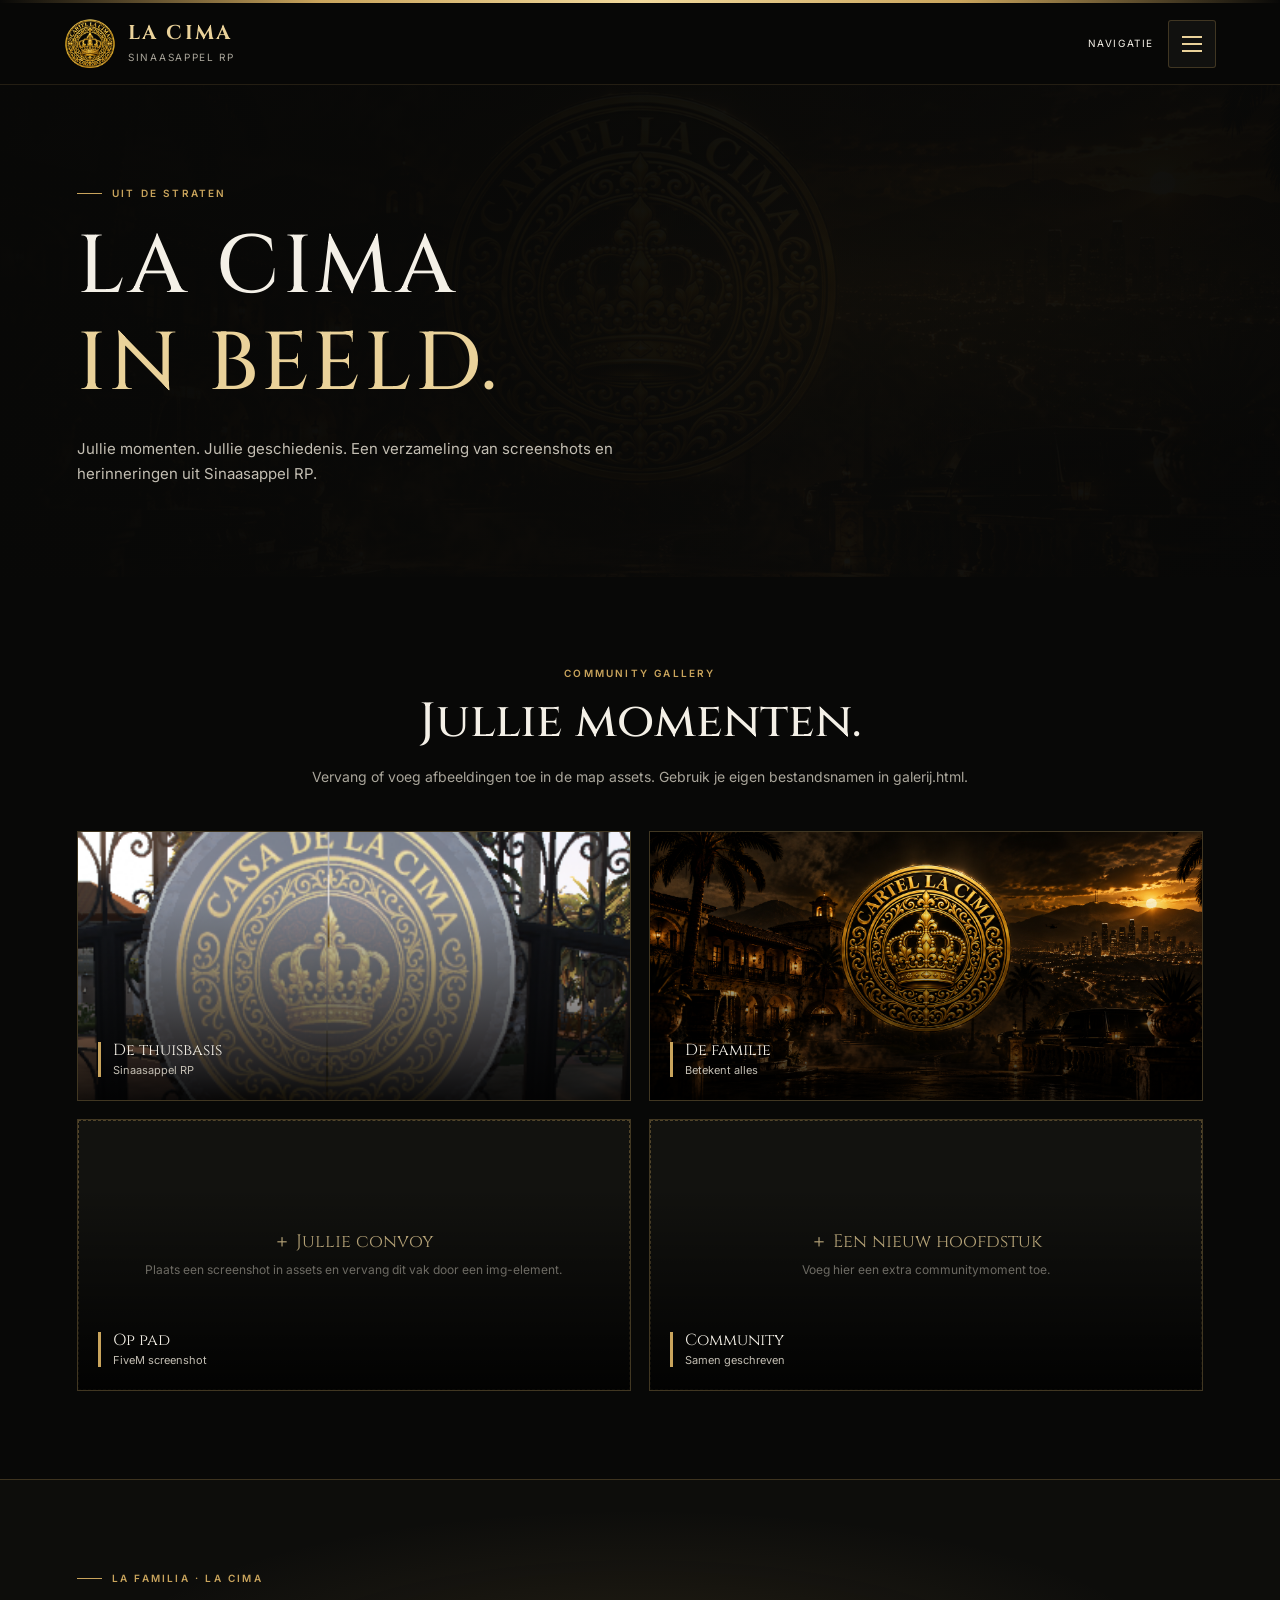
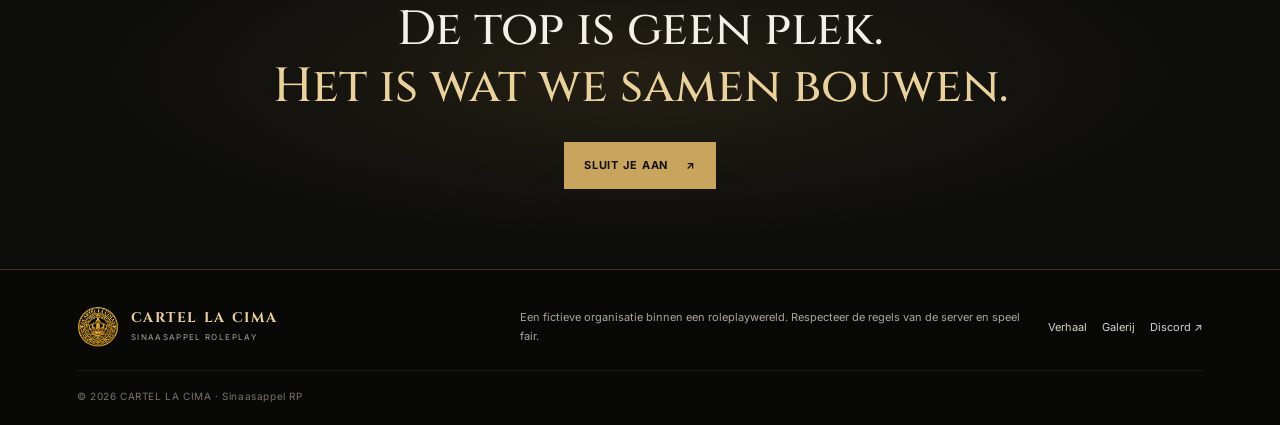
==== galerij.html @ 14eeb8ef "Update galerij.html" ====
<!DOCTYPE html>
<html lang="nl">
<head>
  <meta name="google-site-verification" content="WvXRgHe4BdpTM_RKW-h9yV7HGVJYF44Y4NhQka72pgI">
  <meta charset="UTF-8">
  <meta name="viewport" content="width=device-width, initial-scale=1.0">
  <meta name="theme-color" content="#080807">
  <meta name="color-scheme" content="dark">
  <meta name="description" content="Cartel La Cima — Sinaasappel roleplay. Loyaliteit, eer en ambitie.">
  <title>Galerij — CARTEL LA CIMA</title>
  <link rel="icon" href="./assets/f275185a-7b78-4d47-b29a-3f92ea401cad.png?v=2" type="image/png">
  <link rel="stylesheet" href="style.css">
</head>
<body>
  <div class="top-line"></div>
  <header class="site-header">
    <a class="brand" href="index.html" aria-label="La Cima startpagina">
      <img src="assets/f275185a-7b78-4d47-b29a-3f92ea401cad.png" alt="Cartel La Cima logo">
      <span><strong>LA CIMA</strong><small>Sinaasappel RP</small></span>
    </a>
    <div class="header-actions">
      <span class="menu-label">Navigatie</span>
      <div class="menu-wrap">
        <button class="menu-toggle" type="button" data-menu-toggle aria-label="Menu openen" aria-expanded="false" aria-controls="siteMenu">
          <span class="hamburger" aria-hidden="true"><span></span><span></span><span></span></span>
        </button>
        <nav class="nav-menu" id="siteMenu" data-nav-menu aria-label="Hoofdnavigatie" aria-hidden="true">
          <div class="menu-heading">Kies een pagina</div>
          <a href="index.html"><span>01</span>Home</a>
<a href="verhaal.html"><span>02</span>Ons verhaal</a>
<a href="waarden.html"><span>03</span>Onze waarden</a>
<a href="leiding.html"><span>04</span>De leiding</a>
<a href="galerij.html" aria-current="page"><span>05</span>Galerij</a>
<a href="media.html"><span>06</span>Media</a>
          <a class="discord-menu-link" href="https://discord.gg/VERVANG-DIT" target="_blank" rel="noopener noreferrer">Join Discord <span>↗</span></a>
        </nav>
      </div>
    </div>
  </header>
  <main>
    <section class="page-hero">
      <div class="hero-content">
        <p class="eyebrow">UIT DE STRATEN</p>
        <h1>LA CIMA<br><em>IN BEELD.</em></h1>
        <p class="intro-copy">Jullie momenten. Jullie geschiedenis. Een verzameling van screenshots en herinneringen uit Sinaasappel RP.</p>
        
      </div>
    </section>
    
<section class="section"><div class="section-heading"><div class="section-kicker">COMMUNITY GALLERY</div><h2>Jullie momenten.</h2><p>Vervang of voeg afbeeldingen toe in de map assets. Gebruik je eigen bestandsnamen in galerij.html.</p></div>
<div class="gallery-grid">
<figure class="gallery-item"><img src="assets/Screenshot 2026-10-14 192630.png" alt="Sfeervolle La Cima roleplay-banner"><figcaption><span></span><div><b>De thuisbasis</b><small>Sinaasappel RP</small></div></figcaption></figure>
<figure class="gallery-item"><img src="assets/la-cima-hero.png" alt="La Cima roleplay-banner"><figcaption><span></span><div><b>De familie</b><small>Betekent alles</small></div></figcaption></figure>
<figure class="gallery-item"><div class="gallery-placeholder"><div><strong>＋ Jullie convoy</strong><p>Plaats een screenshot in assets en vervang dit vak door een img-element.</p></div></div><figcaption><span></span><div><b>Op pad</b><small>FiveM screenshot</small></div></figcaption></figure>
<figure class="gallery-item"><div class="gallery-placeholder"><div><strong>＋ Een nieuw hoofdstuk</strong><p>Voeg hier een extra communitymoment toe.</p></div></div><figcaption><span></span><div><b>Community</b><small>Samen geschreven</small></div></figcaption></figure>
</div></section>

    <section class="closing"><div class="closing-inner"><p class="eyebrow">LA FAMILIA · LA CIMA</p><h2>De top is geen plek.<br><em>Het is wat we samen bouwen.</em></h2><a class="button button-gold discord-link" href="https://discord.gg/VERVANG-DIT" target="_blank" rel="noopener noreferrer">Sluit je aan <span>↗</span></a></div></section>
  </main>
  <footer class="footer">
    <a class="footer-brand" href="index.html"><img src="assets/f275185a-7b78-4d47-b29a-3f92ea401cad.png" alt=""><span><b>CARTEL LA CIMA</b><small>SINAASAPPEL ROLEPLAY</small></span></a>
    <p>Een fictieve organisatie binnen een roleplaywereld. Respecteer de regels van de server en speel fair.</p>
    <div class="footer-links"><a href="verhaal.html">Verhaal</a><a href="galerij.html">Galerij</a><a class="discord-link" href="https://discord.gg/VERVANG-DIT" target="_blank" rel="noopener noreferrer">Discord ↗</a></div>
    <div class="copyright">© <span data-year></span> CARTEL LA CIMA · Sinaasappel RP</div>
  </footer>
  <script src="script.js"></script>
</body>
</html>
---- style.css ----
@import url('https://fonts.googleapis.com/css2?family=Cinzel:wght@400;500;600;700;800&family=Inter:wght@300;400;500;600;700&display=swap');

:root {
  --bg: #080807;
  --panel: #11110f;
  --panel-2: #171612;
  --gold: #c9a45c;
  --gold-light: #ead29a;
  --text: #f4f0e7;
  --muted: #aaa69b;
  --line: rgba(201, 164, 92, .25);
  --content: 1160px;
}
* { box-sizing: border-box; }
html { scroll-behavior: smooth; scroll-padding-top: 100px; }
body { margin: 0; background: var(--bg); color: var(--text); font-family: Inter, Arial, sans-serif; line-height: 1.7; }
body.menu-open { overflow: hidden; }
a { color: inherit; text-decoration: none; }
img { display: block; max-width: 100%; }
button { font: inherit; }
.top-line { height: 3px; background: linear-gradient(90deg, transparent, var(--gold), #f1d99d, var(--gold), transparent); }
.site-header {
  position: sticky; top: 0; z-index: 1000; min-height: 82px;
  display: flex; align-items: center; justify-content: space-between; gap: 24px;
  padding: 13px max(5vw, calc((100vw - var(--content))/2));
  background: rgba(8,8,7,.94); border-bottom: 1px solid rgba(201,164,92,.15);
  backdrop-filter: blur(16px);
}
.brand, .footer-brand { display: inline-flex; align-items: center; gap: 12px; min-width: 0; }
.brand img { width: 52px; height: 52px; object-fit: contain; }
.brand strong, .footer-brand b { display: block; font: 700 20px/1.2 Cinzel, serif; letter-spacing: .12em; color: var(--gold-light); }
.brand small, .footer-brand small { display: block; margin-top: 4px; color: var(--muted); font-size: 10px; letter-spacing: .17em; text-transform: uppercase; }
.header-actions { display: flex; align-items: center; gap: 14px; }
.menu-wrap { position: relative; }
.menu-toggle {
  display: inline-flex; align-items: center; justify-content: center; gap: 10px;
  width: 48px; height: 48px; padding: 0; border: 1px solid var(--line); border-radius: 3px;
  color: var(--gold-light); background: #11110f; cursor: pointer; transition: border-color .25s, background .25s;
}
.menu-toggle:hover, .menu-toggle[aria-expanded="true"] { border-color: var(--gold); background: #1a1812; }
.hamburger { display: flex; flex-direction: column; gap: 5px; width: 20px; }
.hamburger span { display: block; width: 100%; height: 2px; background: currentColor; transition: transform .3s, opacity .2s; }
.menu-toggle[aria-expanded="true"] .hamburger span:first-child { transform: translateY(7px) rotate(45deg); }
.menu-toggle[aria-expanded="true"] .hamburger span:nth-child(2) { opacity: 0; }
.menu-toggle[aria-expanded="true"] .hamburger span:last-child { transform: translateY(-7px) rotate(-45deg); }
.menu-label { font-size: 10px; letter-spacing: .16em; text-transform: uppercase; }
.nav-menu {
  position: absolute; top: calc(100% + 14px); right: 0; width: min(330px, calc(100vw - 28px));
  padding: 10px; background: rgba(15,15,13,.98); border: 1px solid var(--line);
  box-shadow: 0 24px 65px rgba(0,0,0,.55); opacity: 0; visibility: hidden; pointer-events: none;
  transform: translateY(-10px) scale(.985); transform-origin: top right;
  transition: opacity .24s ease, transform .28s ease, visibility .24s;
}
.nav-menu.is-open { opacity: 1; visibility: visible; pointer-events: auto; transform: translateY(0) scale(1); }
.nav-menu .menu-heading { padding: 10px 13px 12px; color: var(--gold); font-size: 10px; letter-spacing: .2em; text-transform: uppercase; }
.nav-menu a { display: flex; align-items: center; gap: 14px; padding: 12px 13px; border-top: 1px solid rgba(255,255,255,.055); color: #e9e5dc; font-size: 13px; transition: background .2s, color .2s, padding .2s; }
.nav-menu a span { color: var(--gold); font-size: 10px; letter-spacing: .08em; }
.nav-menu a:hover, .nav-menu a[aria-current="page"] { color: var(--gold-light); background: rgba(201,164,92,.08); padding-left: 18px; }
.nav-menu .discord-menu-link { margin-top: 8px; border: 1px solid var(--line); color: var(--gold-light); justify-content: space-between; }
.page-hero {
  position: relative; isolation: isolate; min-height: 430px; display: flex; align-items: center;
  padding: 90px max(6vw, calc((100vw - var(--content))/2)); overflow: hidden;
  background: radial-gradient(ellipse at 75% 45%, rgba(157,116,46,.17), transparent 42%), linear-gradient(120deg,#0a0a08,#11100d 65%,#080807);
}
.page-hero::before { content: ""; position: absolute; inset: 0; z-index: -1; opacity: .14; background-image: url("assets/la-cima-hero.png"); background-position: center; background-size: cover; }
.page-hero::after { content: ""; position: absolute; inset: 0; z-index: -1; background: linear-gradient(90deg,rgba(8,8,7,.96),rgba(8,8,7,.7) 65%,rgba(8,8,7,.82)); }
.hero-content { max-width: 790px; }
.eyebrow, .section-kicker { color: var(--gold); font-size: 10px; font-weight: 600; letter-spacing: .22em; text-transform: uppercase; }
.eyebrow { display: flex; align-items: center; gap: 10px; }
.eyebrow::before { content: ""; width: 25px; height: 1px; background: var(--gold); }
h1, h2, h3 { margin: 0; font-family: Cinzel, Georgia, serif; font-weight: 500; line-height: 1.18; }
h1 { margin-top: 18px; font-size: clamp(42px, 7vw, 82px); letter-spacing: .045em; }
h1 em, h2 em, .gold { color: var(--gold-light); font-style: normal; }
.page-hero .intro-copy { max-width: 620px; margin: 22px 0 0; color: #c3beb3; font-size: 15px; }
.hero-actions { display: flex; flex-wrap: wrap; gap: 12px; margin-top: 30px; }
.button { min-height: 47px; display: inline-flex; align-items: center; justify-content: center; gap: 18px; padding: 12px 19px; border: 1px solid var(--gold); font-size: 11px; font-weight: 700; letter-spacing: .08em; text-transform: uppercase; transition: transform .2s, background .2s, color .2s; }
.button:hover { transform: translateY(-2px); }
.button-gold { background: var(--gold); color: #100f0b; }
.button-gold:hover { background: var(--gold-light); }
.button-ghost { background: rgba(10,10,8,.4); color: var(--text); border-color: rgba(255,255,255,.22); }
.button-ghost:hover { border-color: var(--gold); color: var(--gold-light); }
.section { width: min(var(--content), 88vw); margin: 0 auto; padding: 88px 0; }
.section-heading { max-width: 680px; margin: 0 auto 42px; text-align: center; }
.section-heading h2, .section h2 { margin-top: 12px; font-size: clamp(30px, 4vw, 48px); }
.section-heading p, .section p { color: var(--muted); }
.section-heading p { margin: 15px 0 0; font-size: 14px; }
.content-grid { display: grid; grid-template-columns: .85fr 1.15fr; gap: clamp(28px, 6vw, 82px); align-items: start; }
.content-grid .lead { color: var(--text); font-size: 19px; line-height: 1.8; }
.story-copy p { margin: 0 0 18px; font-size: 14px; }
.story-note { padding-left: 15px; border-left: 2px solid var(--gold); font-size: 12px !important; }
.value-grid { display: grid; grid-template-columns: repeat(3,1fr); gap: 16px; }
.value-card { position: relative; min-height: 250px; padding: 28px; background: linear-gradient(145deg,#141410,#0d0d0b); border: 1px solid rgba(201,164,92,.18); transition: transform .25s, border-color .25s; }
.value-card:hover { transform: translateY(-5px); border-color: var(--gold); }
.value-number { position: absolute; top: 17px; right: 20px; color: rgba(201,164,92,.45); font: 18px Cinzel,serif; }
.value-icon { margin: 14px 0 22px; color: var(--gold); font-size: 27px; }
.value-card h3 { font-size: 22px; }
.value-card p { margin-bottom: 0; font-size: 13px; }
.leadership-panel { display: grid; grid-template-columns: 1.2fr .8fr; gap: 30px; align-items: center; padding: clamp(25px,5vw,60px); border: 1px solid var(--line); background: radial-gradient(ellipse at 90% 50%,rgba(201,164,92,.1),transparent 45%),#11110f; }
.leadership-panel p { max-width: 600px; }
.leaders { display: grid; grid-template-columns: repeat(2,minmax(0,1fr)); gap: 14px; margin-top: 30px; }
.leader { display: flex; align-items: center; gap: 13px; padding: 17px 14px; border: 1px solid rgba(255,255,255,.09); }
.leader-crown { color: var(--gold); font-size: 23px; }
.leader small { color: var(--gold); font-size: 9px; letter-spacing: .16em; }
.leader h3 { margin-top: 4px; font-size: 16px; }
.leadership-art { display: grid; place-items: center; }
.leadership-art img { width: min(100%,300px); max-height: 300px; object-fit: contain; filter: drop-shadow(0 10px 45px rgba(201,164,92,.12)); }
.gallery-grid { display: grid; grid-template-columns: repeat(2,minmax(0,1fr)); gap: 18px; }
.gallery-item { position: relative; min-height: 270px; margin: 0; overflow: hidden; background: #12120f; border: 1px solid var(--line); }
.gallery-item img { width: 100%; height: 100%; min-height: 270px; position: absolute; inset: 0; object-fit: cover; transition: transform .5s; }
.gallery-item:hover img { transform: scale(1.04); }
.gallery-item::after { content: ""; position: absolute; inset: 25% 0 0; background: linear-gradient(transparent,rgba(0,0,0,.88)); pointer-events: none; }
.gallery-item figcaption { position: absolute; z-index: 1; bottom: 0; left: 0; right: 0; display: flex; gap: 12px; align-items: center; padding: 20px; }
.gallery-item figcaption > span { width: 3px; height: 35px; background: var(--gold); }
.gallery-item figcaption b, .gallery-item figcaption small { display: block; }
.gallery-item figcaption b { font: 16px Cinzel,serif; }
.gallery-item figcaption small { color: #c3beb3; font-size: 11px; }
.gallery-placeholder { display: grid; place-items: center; min-height: 270px; height: 100%; padding: 35px; text-align: center; border: 1px dashed rgba(201,164,92,.35); }
.gallery-placeholder strong { display: block; color: var(--gold-light); font: 18px Cinzel,serif; }
.gallery-placeholder p { margin: 6px 0 0; font-size: 12px; }
.media-grid { display: grid; grid-template-columns: 1.35fr .85fr; gap: 20px; align-items: stretch; }
.video-card, .discord-card { border: 1px solid var(--line); background: var(--panel); }
.video-frame { aspect-ratio: 16/9; background: radial-gradient(ellipse at center,rgba(201,164,92,.14),transparent 55%),#090908; }
.video-frame iframe { width: 100%; height: 100%; border: 0; }
.video-placeholder { height: 100%; min-height: 240px; display: flex; flex-direction: column; align-items: center; justify-content: center; gap: 13px; padding: 20px; text-align: center; }
.play-icon { display: grid; place-items: center; width: 55px; height: 55px; border: 1px solid var(--gold); border-radius: 50%; color: var(--gold-light); }
.video-placeholder b { font: 14px Cinzel,serif; letter-spacing: .08em; }
.video-placeholder small { color: var(--muted); font-size: 11px; }
.video-caption { display: flex; align-items: center; justify-content: space-between; gap: 20px; padding: 20px; }
.video-caption small { color: var(--gold); font-size: 9px; letter-spacing: .16em; }
.video-caption h3 { margin-top: 5px; font-size: 19px; }
.gold-dot { width: 8px; height: 8px; flex: 0 0 auto; border-radius: 50%; background: var(--gold); }
.discord-card { padding: clamp(24px,4vw,38px); }
.discord-symbol { color: var(--gold); font-size: 30px; }
.discord-card h3 { margin: 12px 0; font-size: 27px; }
.discord-card p { font-size: 13px; }
.discord-card ul { list-style: none; margin: 22px 0; padding: 0; }
.discord-card li { margin: 9px 0; color: #d7d2c8; font-size: 12px; }
.discord-card li span { margin-right: 9px; color: var(--gold); }
.button-full { width: 100%; }
.closing { padding: 80px 6vw; text-align: center; background: radial-gradient(ellipse at center,rgba(201,164,92,.12),transparent 60%),#0d0d0b; border-top: 1px solid var(--line); border-bottom: 1px solid var(--line); }
.closing h2 { margin: 15px 0 27px; font-size: clamp(28px,4.5vw,48px); }
.footer { width: min(var(--content),88vw); margin: 0 auto; padding: 36px 0 20px; display: grid; grid-template-columns: 1fr 1.2fr auto; gap: 22px; align-items: center; }
.footer-brand img { width: 42px; height: 42px; object-fit: contain; }
.footer-brand b { font-size: 14px; }
.footer-brand small { font-size: 8px; }
.footer > p { margin: 0; color: var(--muted); font-size: 11px; }
.footer-links { display: flex; flex-wrap: wrap; gap: 15px; font-size: 11px; color: #d7d2c8; }
.footer-links a:hover { color: var(--gold-light); }
.copyright { grid-column: 1/-1; padding-top: 17px; border-top: 1px solid rgba(255,255,255,.08); color: #77736a; font-size: 10px; letter-spacing: .06em; }
@media (max-width: 760px) {
  .site-header { min-height: 72px; padding: 10px 5vw; }
  .brand img { width: 44px; height: 44px; }
  .brand strong { font-size: 17px; }
  .menu-label { display: none; }
  .page-hero { min-height: 390px; padding: 70px 6vw; }
  .section { padding: 64px 0; width: 88vw; }
  .content-grid, .leadership-panel, .media-grid { grid-template-columns: 1fr; }
  .content-grid { gap: 18px; }
  .value-grid { grid-template-columns: 1fr; }
  .value-card { min-height: 0; padding: 24px; }
  .value-icon { margin: 4px 0 13px; }
  .leadership-art { order: -1; }
  .leadership-art img { width: 150px; max-height: 160px; }
  .leaders { grid-template-columns: 1fr; }
  .gallery-grid { grid-template-columns: 1fr; }
  .gallery-item, .gallery-item img { min-height: 230px; }
  .footer { grid-template-columns: 1fr; }
  .copyright { grid-column: auto; }
}
@media (prefers-reduced-motion: reduce) {
  *, *::before, *::after { scroll-behavior: auto !important; transition-duration: .01ms !important; animation-duration: .01ms !important; }
}
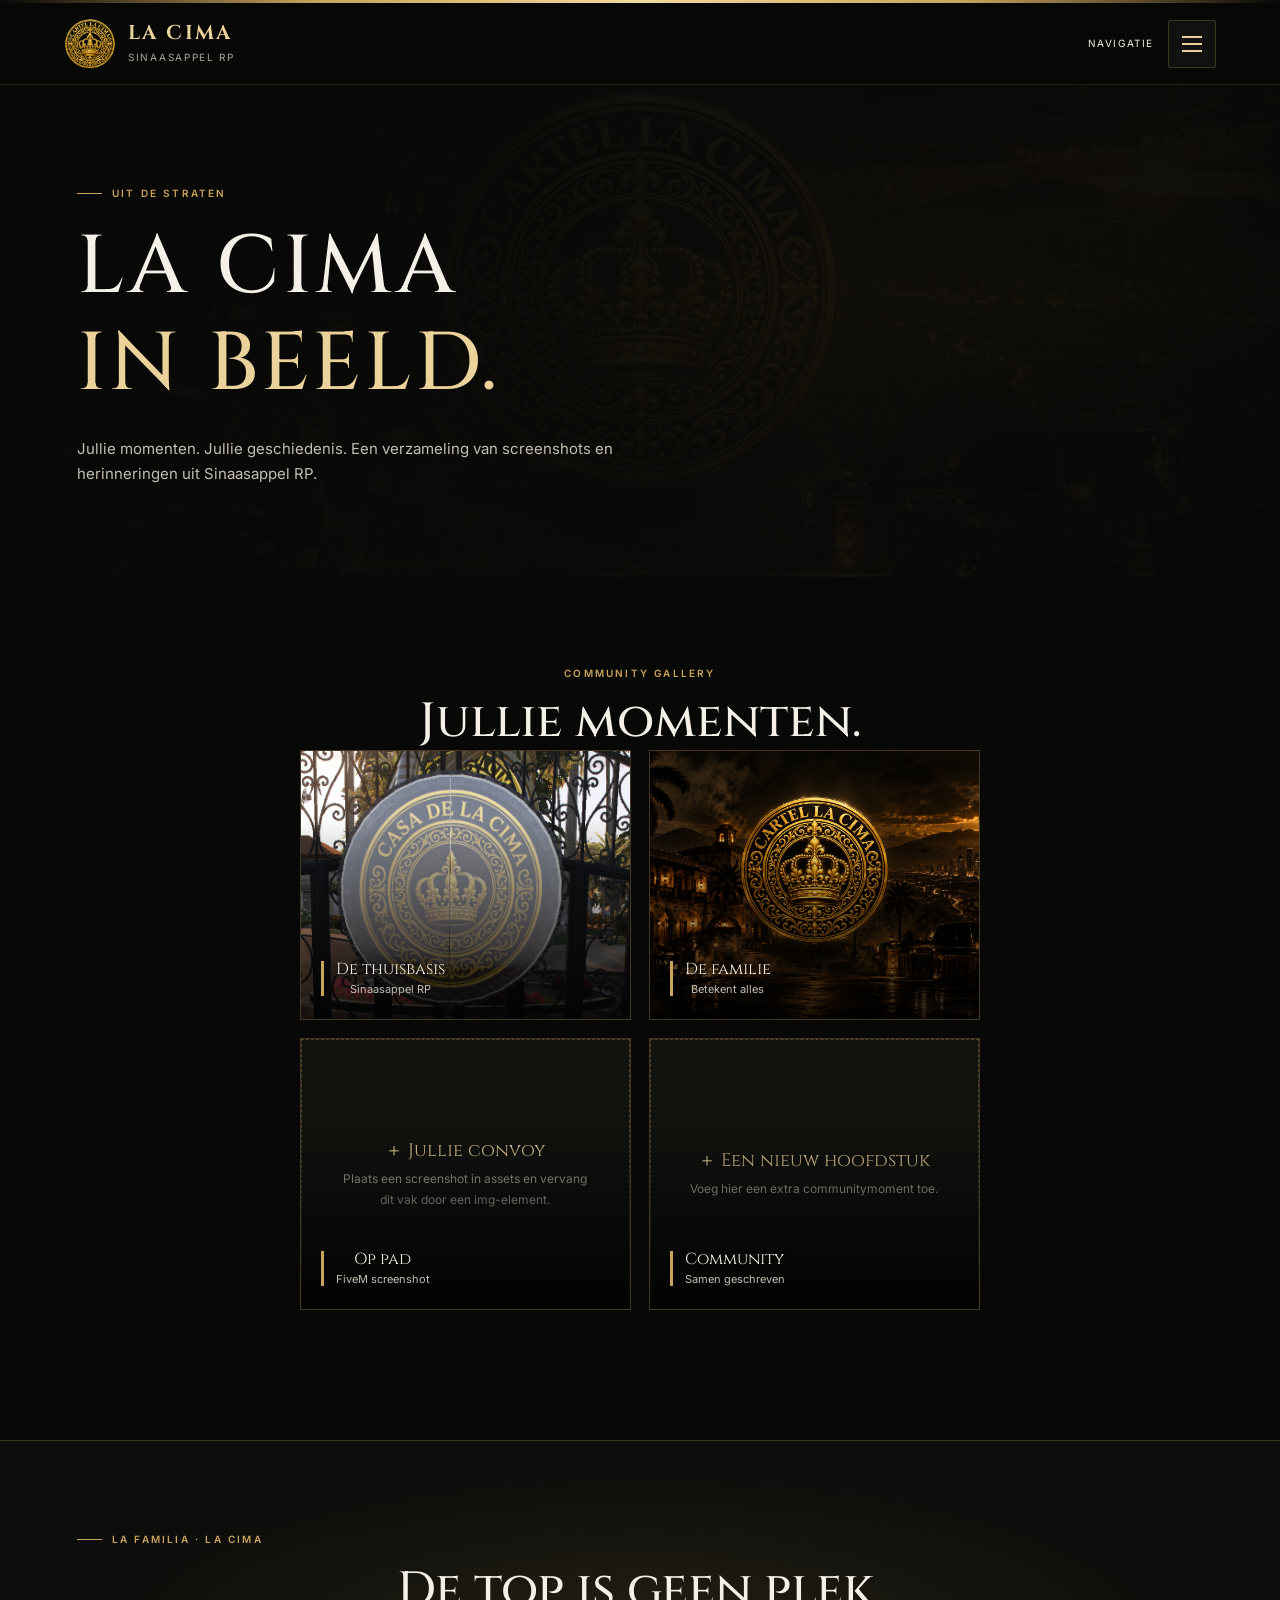
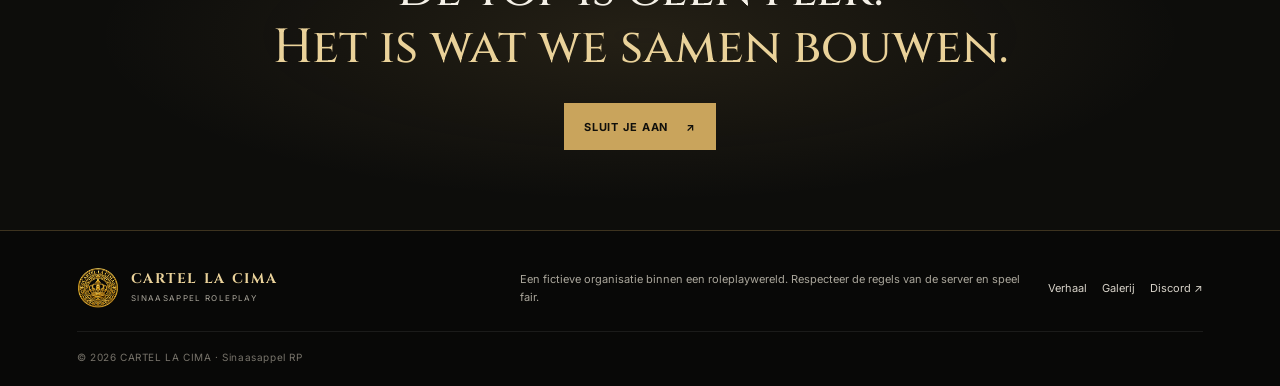
==== commit d14b94d3: "Update galerij.html" ====
--- a/galerij.html
+++ b/galerij.html
@@ -47,7 +47,7 @@
       </div>
     </section>
     
-<section class="section"><div class="section-heading"><div class="section-kicker">COMMUNITY GALLERY</div><h2>Jullie momenten.</h2><p>Vervang of voeg afbeeldingen toe in de map assets. Gebruik je eigen bestandsnamen in galerij.html.</p></div>
+<section class="section"><div class="section-heading"><div class="section-kicker">COMMUNITY GALLERY</div><h2>Jullie momenten.</h2>
 <div class="gallery-grid">
 <figure class="gallery-item"><img src="assets/Screenshot 2026-10-14 192630.png" alt="Sfeervolle La Cima roleplay-banner"><figcaption><span></span><div><b>De thuisbasis</b><small>Sinaasappel RP</small></div></figcaption></figure>
 <figure class="gallery-item"><img src="assets/la-cima-hero.png" alt="La Cima roleplay-banner"><figcaption><span></span><div><b>De familie</b><small>Betekent alles</small></div></figcaption></figure>
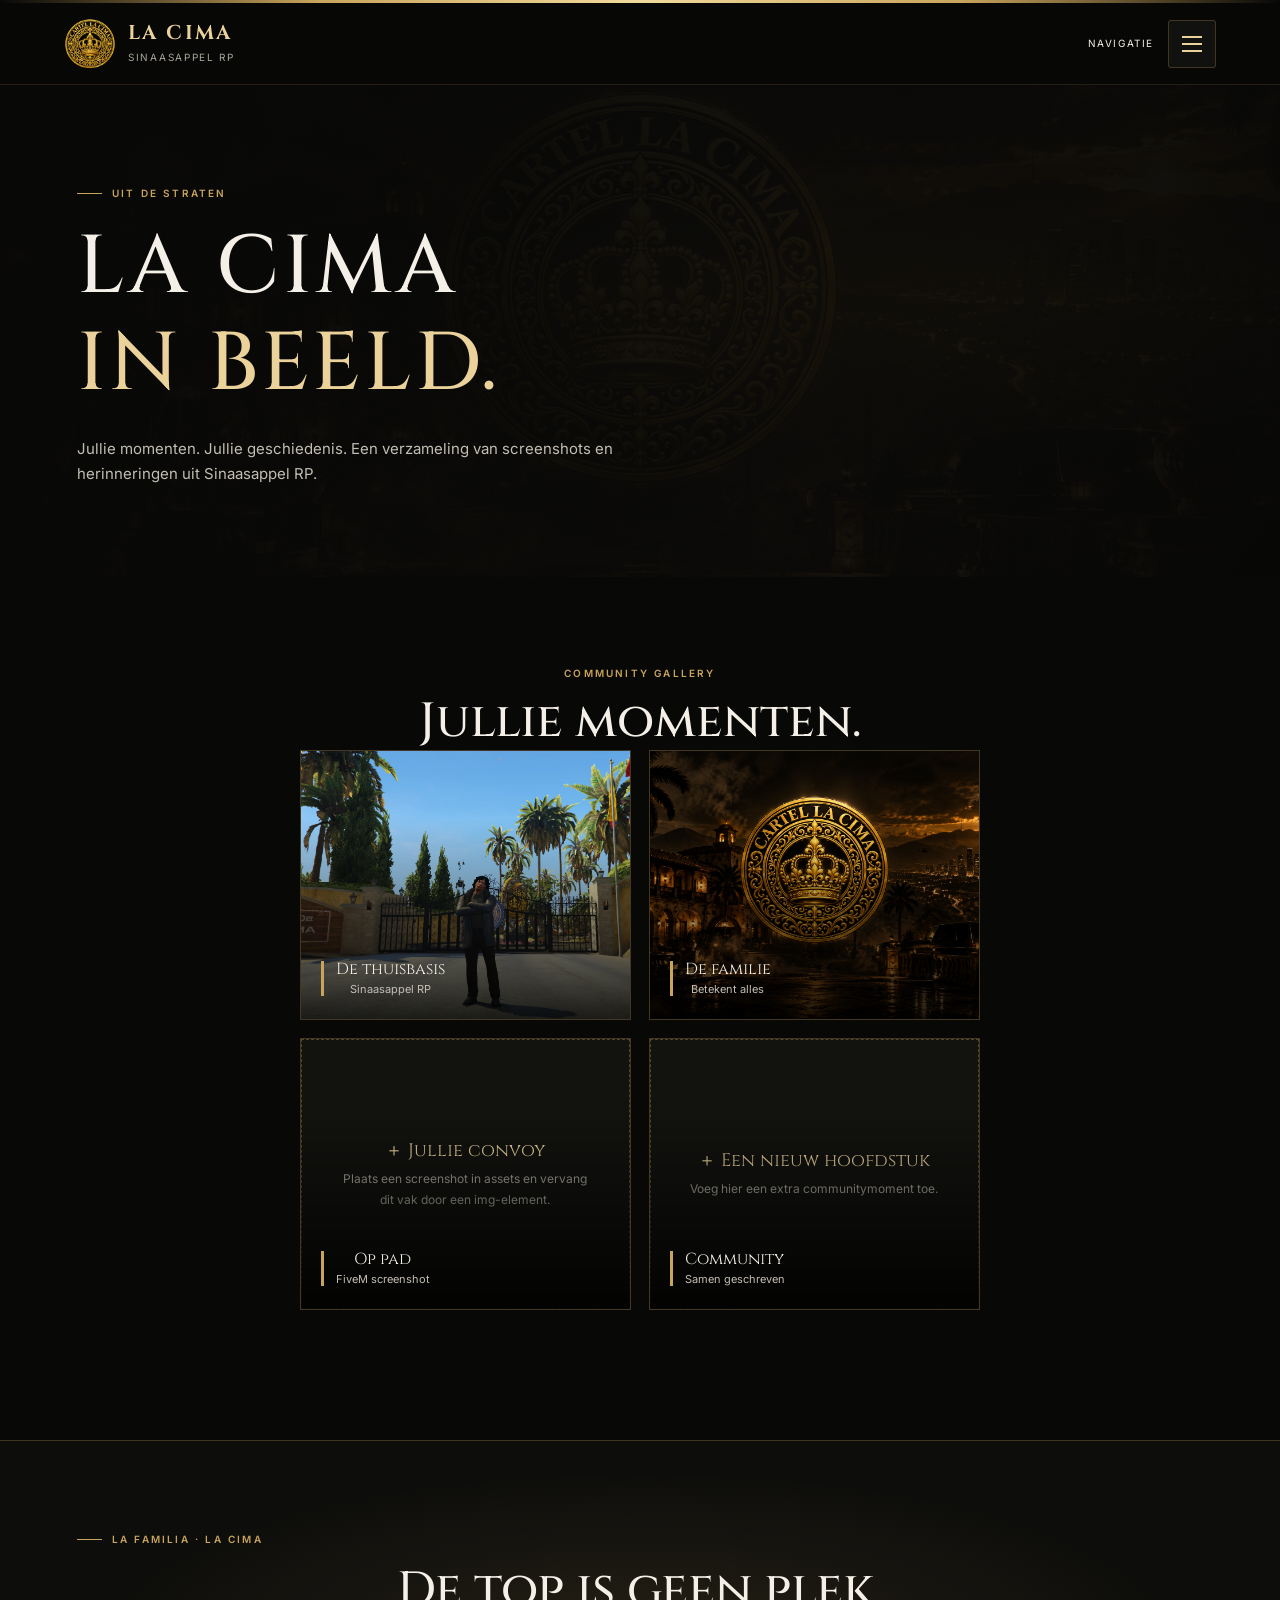
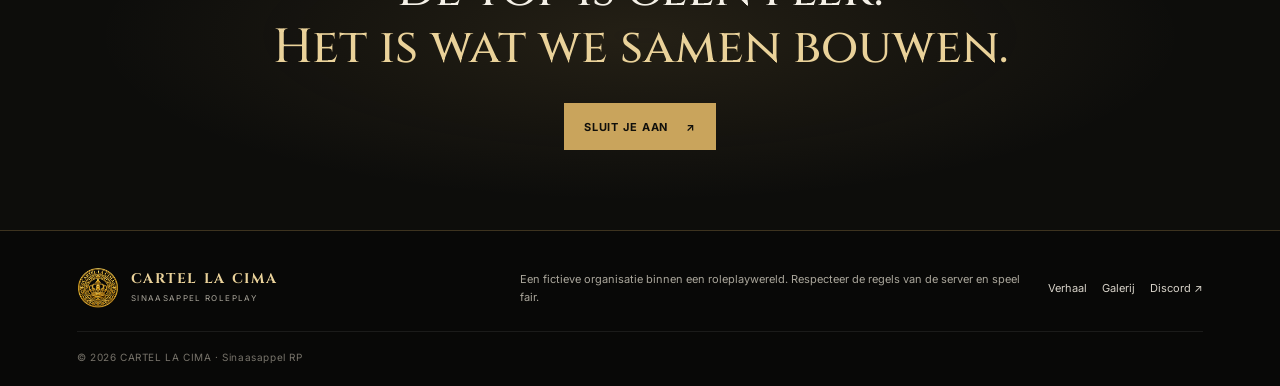
==== commit a43849ea: "Update galerij.html" ====
--- a/galerij.html
+++ b/galerij.html
@@ -32,7 +32,7 @@
 <a href="leiding.html"><span>04</span>De leiding</a>
 <a href="galerij.html" aria-current="page"><span>05</span>Galerij</a>
 <a href="media.html"><span>06</span>Media</a>
-          <a class="discord-menu-link" href="https://discord.gg/VERVANG-DIT" target="_blank" rel="noopener noreferrer">Join Discord <span>↗</span></a>
+          <a class="discord-menu-link" href="https://discord.gg/J8NvURpN7F" target="_blank" rel="noopener noreferrer">Join Discord <span>↗</span></a>
         </nav>
       </div>
     </div>
@@ -49,7 +49,7 @@
     
 <section class="section"><div class="section-heading"><div class="section-kicker">COMMUNITY GALLERY</div><h2>Jullie momenten.</h2>
 <div class="gallery-grid">
-<figure class="gallery-item"><img src="assets/Screenshot 2026-10-14 192630.png" alt="Sfeervolle La Cima roleplay-banner"><figcaption><span></span><div><b>De thuisbasis</b><small>Sinaasappel RP</small></div></figcaption></figure>
+<figure class="gallery-item"><img src="assets/Screenshot 2026-10-16 135537.png" alt="Sfeervolle La Cima roleplay-banner"><figcaption><span></span><div><b>De thuisbasis</b><small>Sinaasappel RP</small></div></figcaption></figure>
 <figure class="gallery-item"><img src="assets/la-cima-hero.png" alt="La Cima roleplay-banner"><figcaption><span></span><div><b>De familie</b><small>Betekent alles</small></div></figcaption></figure>
 <figure class="gallery-item"><div class="gallery-placeholder"><div><strong>＋ Jullie convoy</strong><p>Plaats een screenshot in assets en vervang dit vak door een img-element.</p></div></div><figcaption><span></span><div><b>Op pad</b><small>FiveM screenshot</small></div></figcaption></figure>
 <figure class="gallery-item"><div class="gallery-placeholder"><div><strong>＋ Een nieuw hoofdstuk</strong><p>Voeg hier een extra communitymoment toe.</p></div></div><figcaption><span></span><div><b>Community</b><small>Samen geschreven</small></div></figcaption></figure>
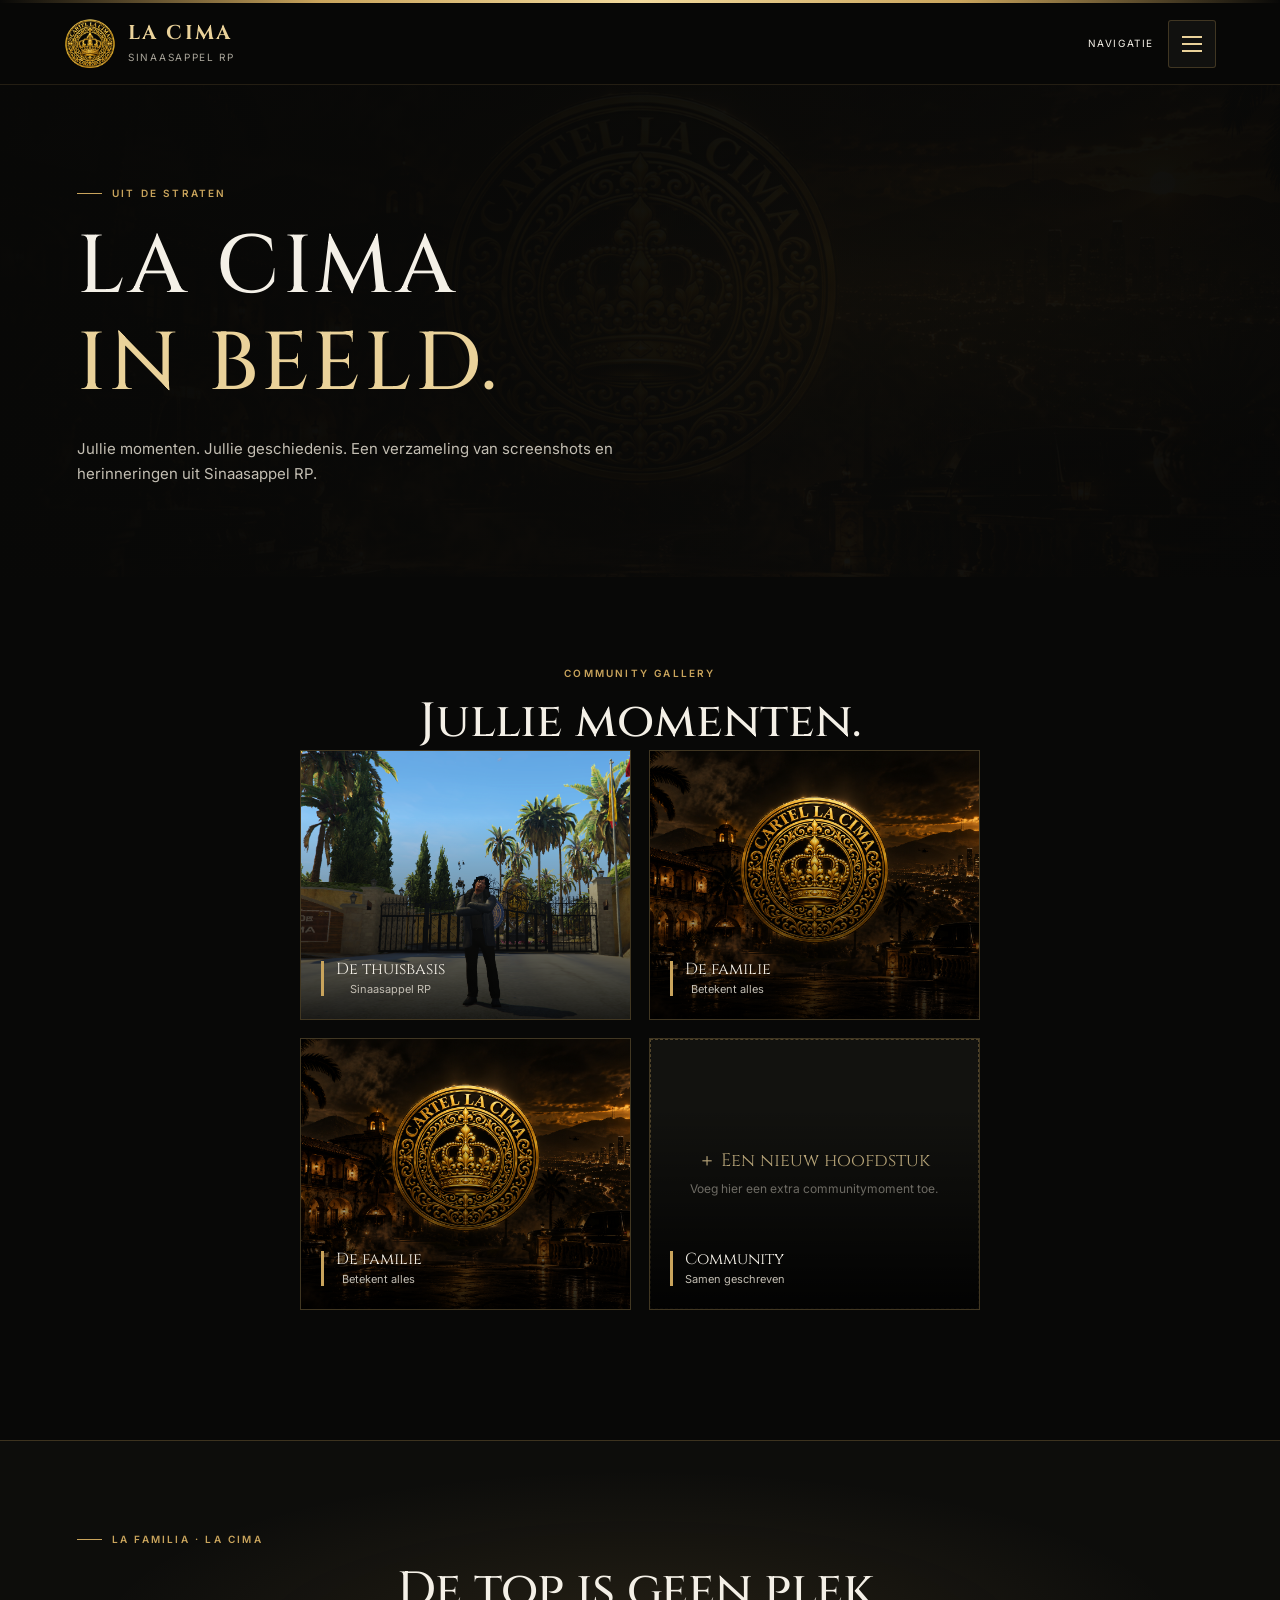
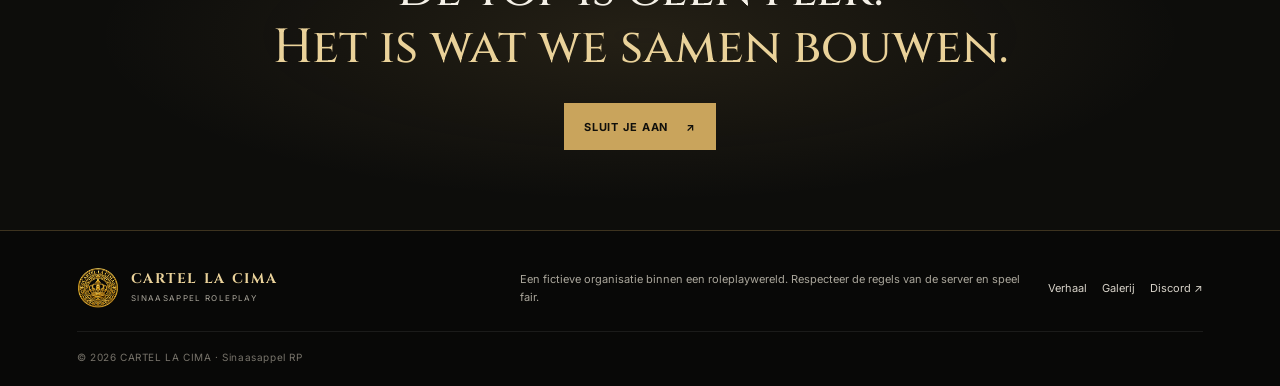
==== commit 6310b7c8: "Update galerij.html" ====
--- a/galerij.html
+++ b/galerij.html
@@ -51,7 +51,7 @@
 <div class="gallery-grid">
 <figure class="gallery-item"><img src="assets/Screenshot 2026-10-16 135537.png" alt="Sfeervolle La Cima roleplay-banner"><figcaption><span></span><div><b>De thuisbasis</b><small>Sinaasappel RP</small></div></figcaption></figure>
 <figure class="gallery-item"><img src="assets/la-cima-hero.png" alt="La Cima roleplay-banner"><figcaption><span></span><div><b>De familie</b><small>Betekent alles</small></div></figcaption></figure>
-<figure class="gallery-item"><div class="gallery-placeholder"><div><strong>＋ Jullie convoy</strong><p>Plaats een screenshot in assets en vervang dit vak door een img-element.</p></div></div><figcaption><span></span><div><b>Op pad</b><small>FiveM screenshot</small></div></figcaption></figure>
+<figure class="gallery-item"><img src="assets/la-cima-hero.png" alt="La Cima roleplay-banner"><figcaption><span></span><div><b>De familie</b><small>Betekent alles</small></div></figcaption></figure>
 <figure class="gallery-item"><div class="gallery-placeholder"><div><strong>＋ Een nieuw hoofdstuk</strong><p>Voeg hier een extra communitymoment toe.</p></div></div><figcaption><span></span><div><b>Community</b><small>Samen geschreven</small></div></figcaption></figure>
 </div></section>
 
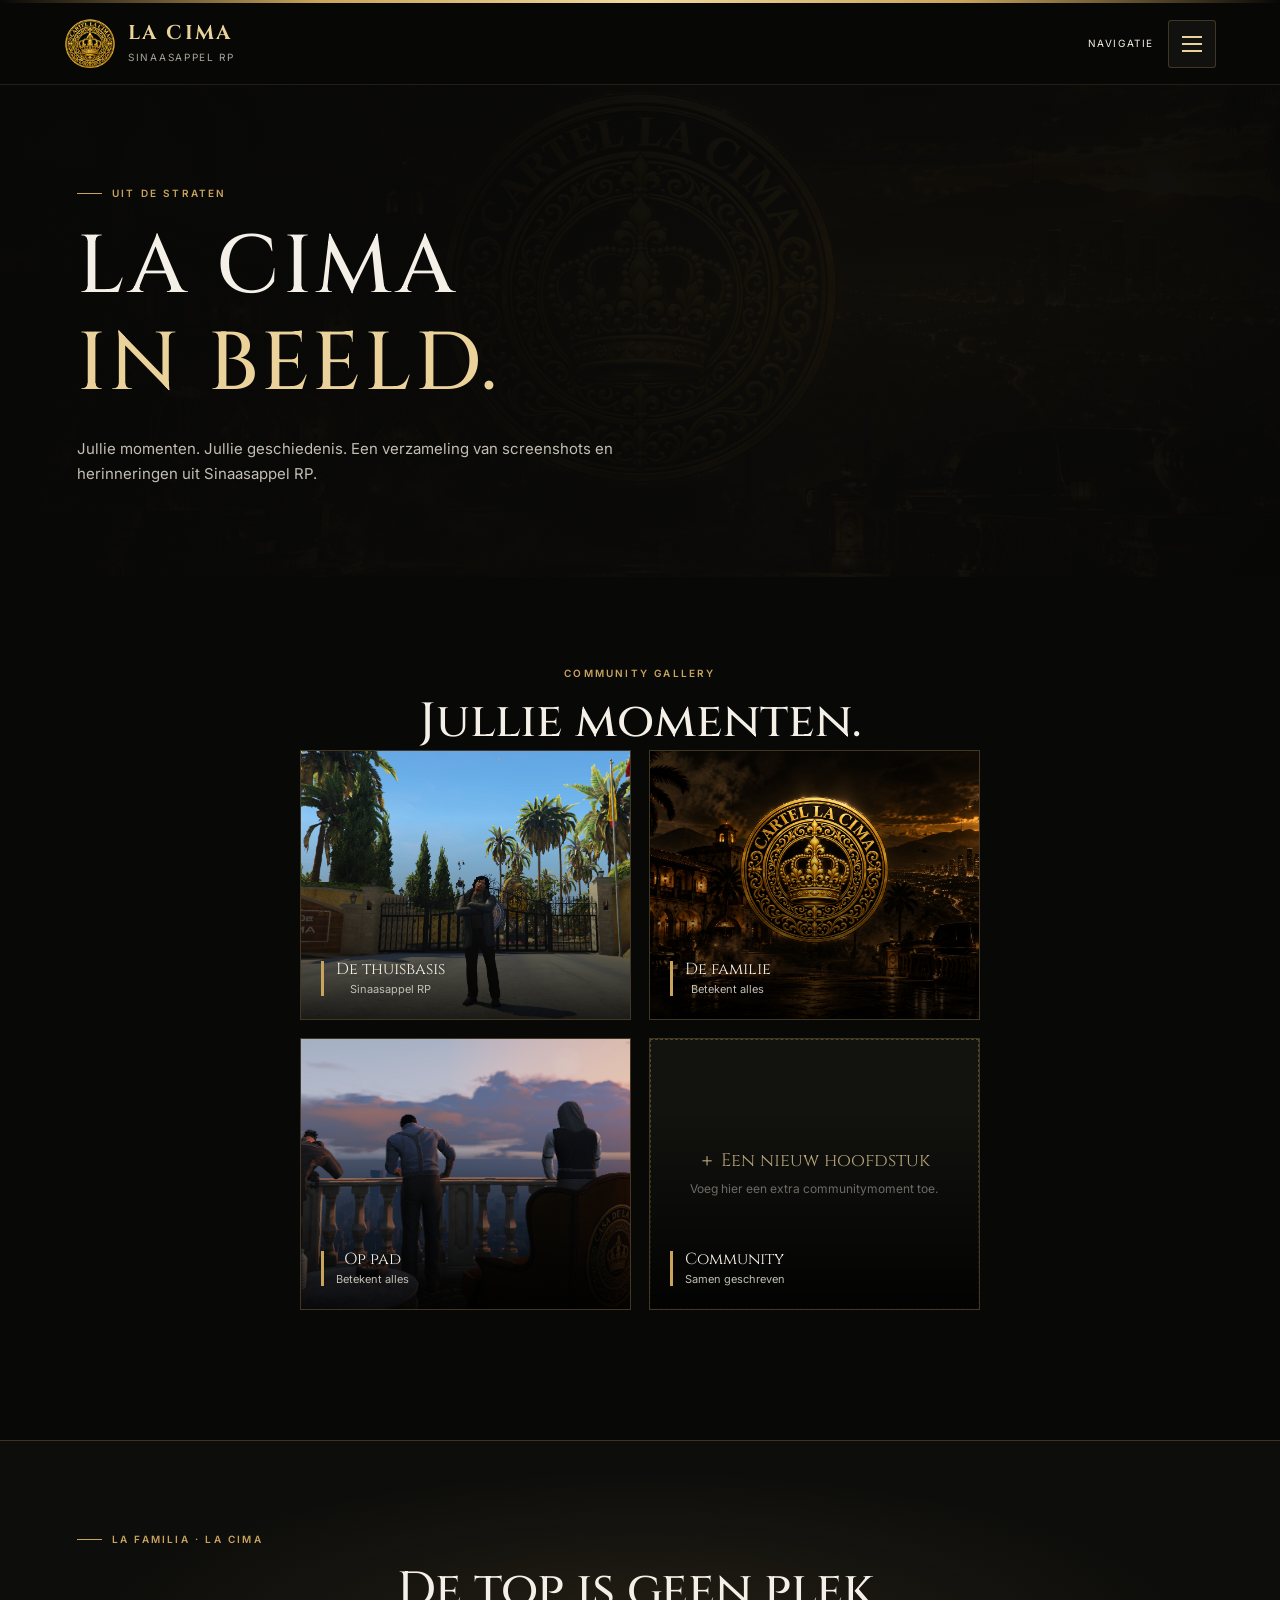
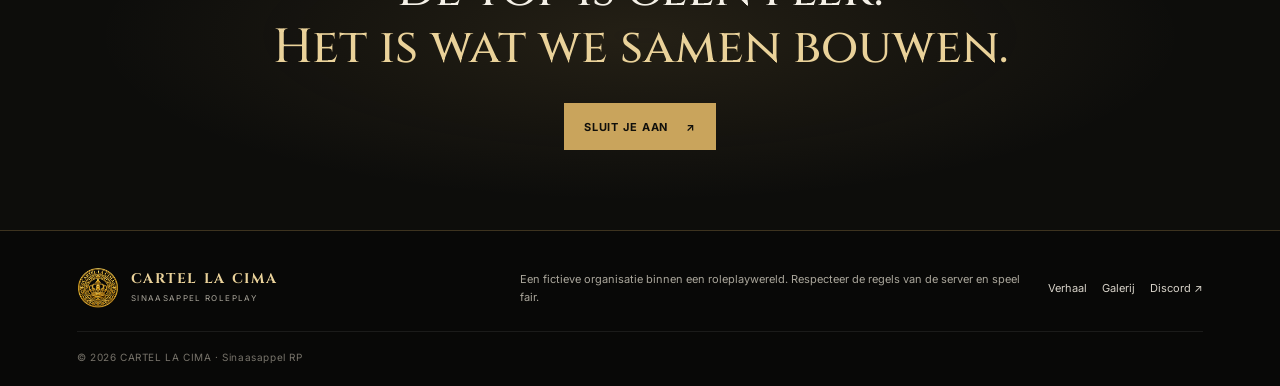
==== commit 258e5e6a: "Update galerij.html" ====
--- a/galerij.html
+++ b/galerij.html
@@ -51,7 +51,7 @@
 <div class="gallery-grid">
 <figure class="gallery-item"><img src="assets/Screenshot 2026-10-16 135537.png" alt="Sfeervolle La Cima roleplay-banner"><figcaption><span></span><div><b>De thuisbasis</b><small>Sinaasappel RP</small></div></figcaption></figure>
 <figure class="gallery-item"><img src="assets/la-cima-hero.png" alt="La Cima roleplay-banner"><figcaption><span></span><div><b>De familie</b><small>Betekent alles</small></div></figcaption></figure>
-<figure class="gallery-item"><img src="assets/la-cima-hero.png" alt="La Cima roleplay-banner"><figcaption><span></span><div><b>De familie</b><small>Betekent alles</small></div></figcaption></figure>
+<figure class="gallery-item"><img src="assets/Screenshot 2026-10-18 191029.png" alt="La Cima roleplay-banner"><figcaption><span></span><div><b>Op pad</b><small>Betekent alles</small></div></figcaption></figure>
 <figure class="gallery-item"><div class="gallery-placeholder"><div><strong>＋ Een nieuw hoofdstuk</strong><p>Voeg hier een extra communitymoment toe.</p></div></div><figcaption><span></span><div><b>Community</b><small>Samen geschreven</small></div></figcaption></figure>
 </div></section>
 
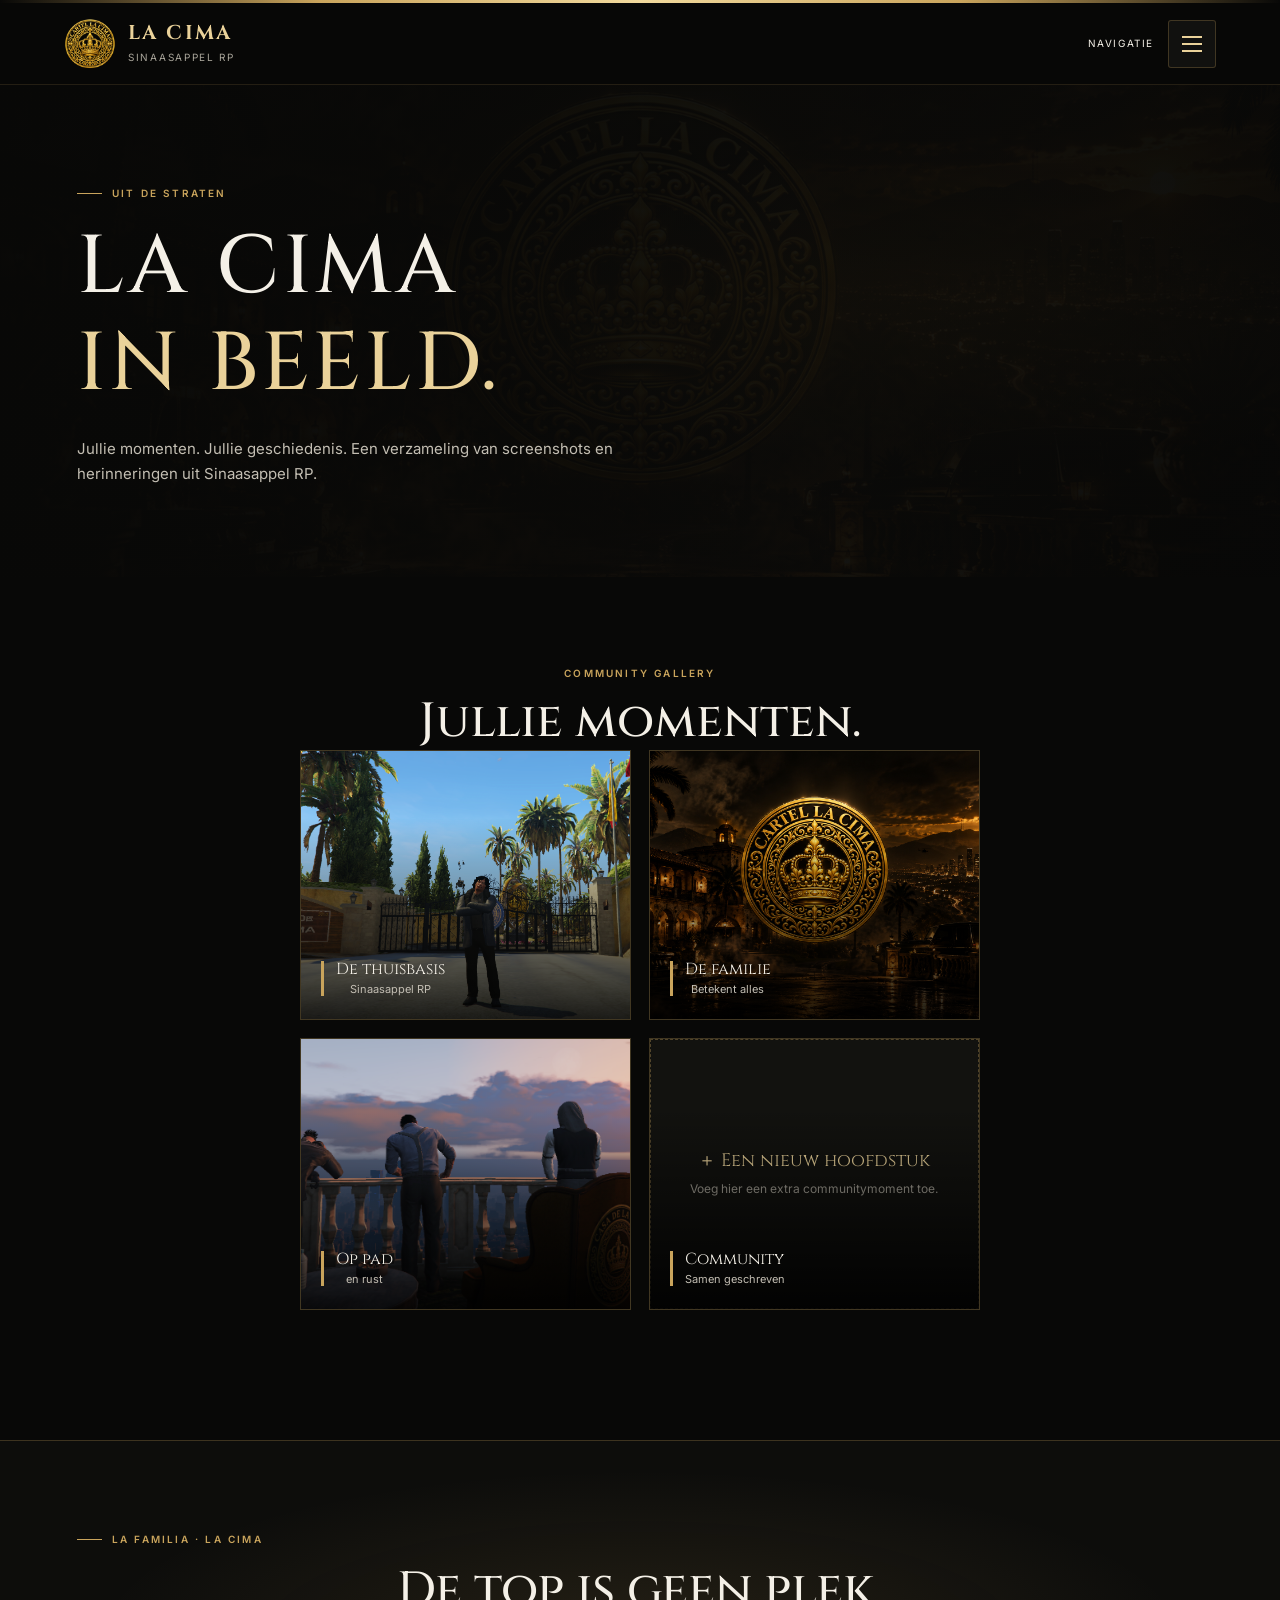
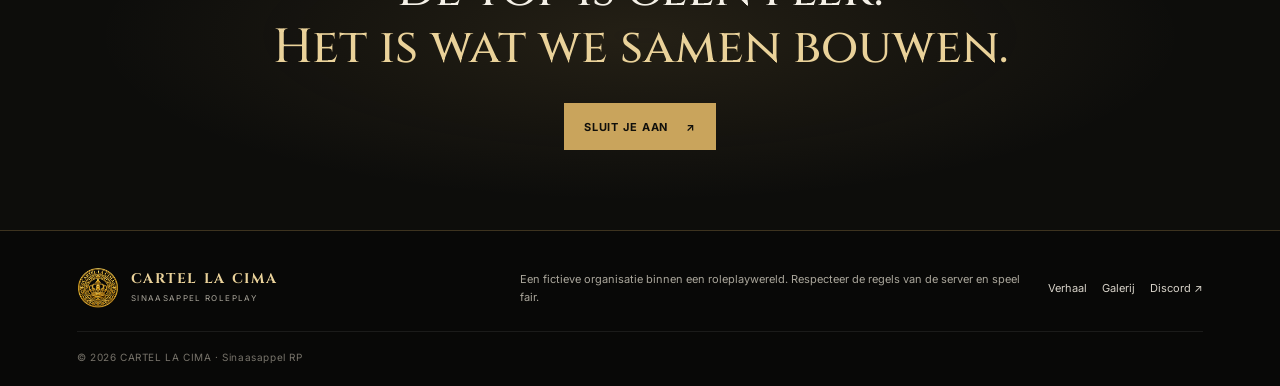
==== commit b89fc4dd: "Update galerij.html" ====
--- a/galerij.html
+++ b/galerij.html
@@ -51,7 +51,7 @@
 <div class="gallery-grid">
 <figure class="gallery-item"><img src="assets/Screenshot 2026-10-16 135537.png" alt="Sfeervolle La Cima roleplay-banner"><figcaption><span></span><div><b>De thuisbasis</b><small>Sinaasappel RP</small></div></figcaption></figure>
 <figure class="gallery-item"><img src="assets/la-cima-hero.png" alt="La Cima roleplay-banner"><figcaption><span></span><div><b>De familie</b><small>Betekent alles</small></div></figcaption></figure>
-<figure class="gallery-item"><img src="assets/Screenshot 2026-10-18 191029.png" alt="La Cima roleplay-banner"><figcaption><span></span><div><b>Op pad</b><small>Betekent alles</small></div></figcaption></figure>
+<figure class="gallery-item"><img src="assets/Screenshot 2026-10-18 191029.png" alt="La Cima roleplay-banner"><figcaption><span></span><div><b>Op pad</b><small>en rust</small></div></figcaption></figure>
 <figure class="gallery-item"><div class="gallery-placeholder"><div><strong>＋ Een nieuw hoofdstuk</strong><p>Voeg hier een extra communitymoment toe.</p></div></div><figcaption><span></span><div><b>Community</b><small>Samen geschreven</small></div></figcaption></figure>
 </div></section>
 
